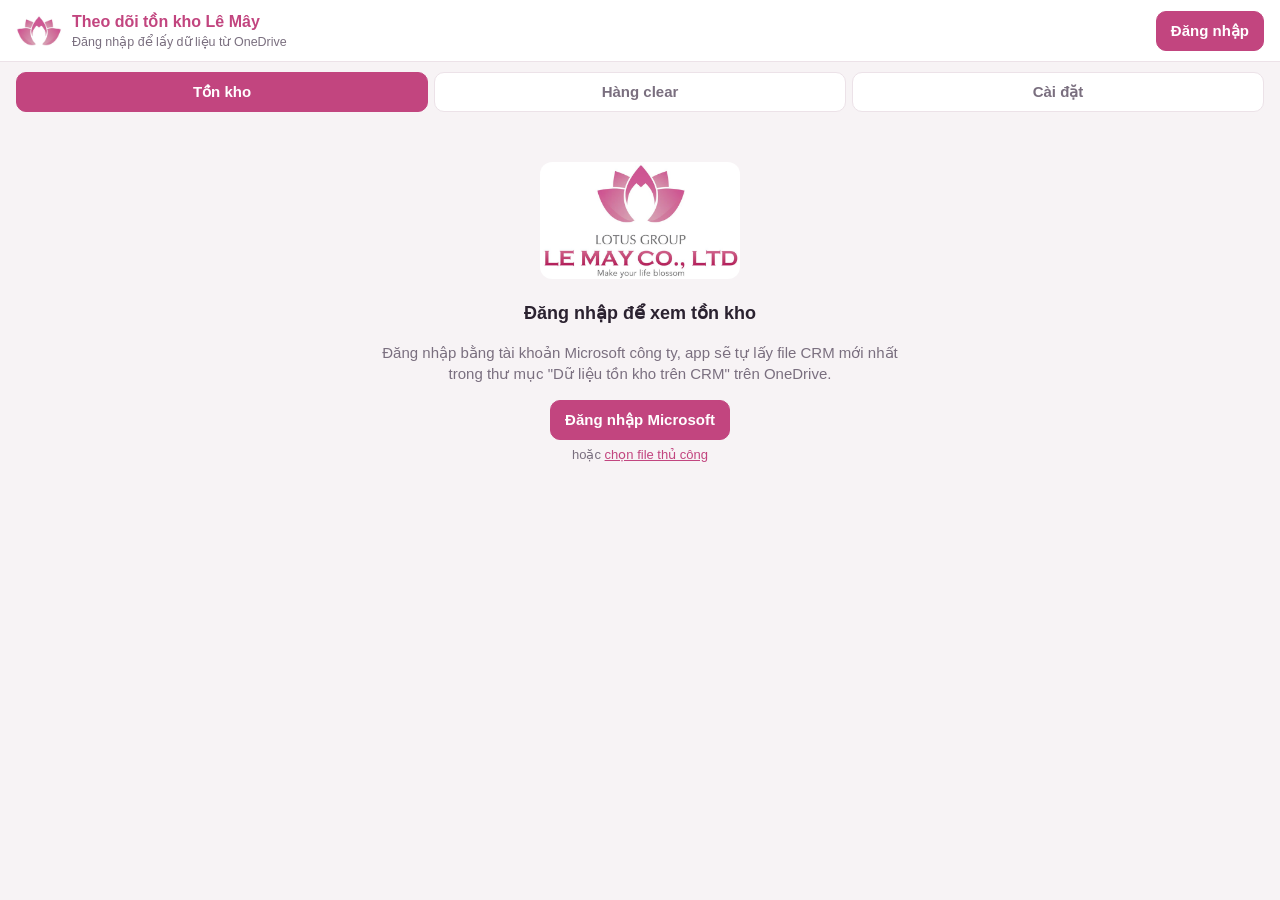
==== index.html @ decdb769 "App theo dõi tồn kho Lê Mây (PWA) - Đọc file CRM mới nhất từ OneDrive (Microsoft Graph), tải file th" ====
<!doctype html>
<html lang="vi">
<head>
  <meta charset="utf-8">
  <meta name="viewport" content="width=device-width, initial-scale=1, viewport-fit=cover">
  <title>Theo dõi tồn kho Lê Mây</title>
  <meta name="description" content="Theo dõi tồn kho và tạo ảnh bảng tồn gửi khách hàng - Lê Mây Co., Ltd">
  <meta name="theme-color" content="#c2457f">
  <link rel="manifest" href="manifest.json">
  <link rel="icon" type="image/png" href="icons/icon-192.png">
  <link rel="apple-touch-icon" href="icons/apple-touch-icon.png">
  <meta name="apple-mobile-web-app-capable" content="yes">
  <meta name="apple-mobile-web-app-title" content="Tồn kho Lê Mây">
  <link rel="stylesheet" href="styles.css">
</head>
<body>
  <header class="topbar">
    <img class="topbar-logo" src="icons/lotus.png" alt="Lê Mây">
    <div class="topbar-title">
      <strong>Theo dõi tồn kho Lê Mây</strong>
      <span id="dataInfo">Chưa có dữ liệu</span>
    </div>
    <div id="headerActions"></div>
    <input id="fileInput" type="file" accept=".xlsx,.xls,.csv" hidden>
  </header>

  <div id="banner" class="banner" hidden></div>

  <nav class="tabs" role="tablist">
    <button class="tab active" data-tab="stock" role="tab">Tồn kho</button>
    <button class="tab" data-tab="clear" role="tab">Hàng clear <span id="clearCount" class="count"></span></button>
    <button class="tab" data-tab="settings" role="tab">Cài đặt</button>
  </nav>

  <main id="main"></main>

  <div id="actionbar" class="actionbar" hidden>
    <span id="selInfo">Đã chọn 0 mã</span>
    <button class="btn btn-primary" data-action="make-image">Tạo ảnh gửi khách</button>
  </div>

  <div id="modal" class="modal" hidden>
    <div class="modal-box">
      <div class="modal-head">
        <strong>Ảnh gửi khách</strong>
        <button class="btn btn-ghost" data-action="close-modal" aria-label="Đóng">✕</button>
      </div>
      <label class="field">
        <span>Tên khách hàng (không bắt buộc)</span>
        <input id="customerName" type="text" placeholder="VD: Nhà thuốc Minh Châu" autocomplete="off">
      </label>
      <div id="imgList" class="img-list"></div>
    </div>
  </div>

  <div id="dropzone" class="dropzone" hidden>Thả file CRM vào đây</div>
  <div id="toast" class="toast" hidden></div>

  <script src="vendor/xlsx.full.min.js"></script>
  <script src="vendor/msal-browser.min.js"></script>
  <script src="config.js"></script>
  <script src="onedrive.js"></script>
  <script src="logo-data.js"></script>
  <script src="app.js"></script>
</body>
</html>
---- styles.css ----
:root {
  --pink: #c2457f;
  --pink-dark: #a3305f;
  --pink-soft: #fbe9f1;
  --bg: #f7f3f5;
  --card: #ffffff;
  --text: #2b2230;
  --muted: #7a6f7f;
  --line: #ece2e8;
  --ok: #1e8e4e;
  --ok-soft: #e3f4ea;
  --warn: #b26a00;
  --warn-soft: #fff1dc;
  --bad: #c62828;
  --bad-soft: #fde7e7;
  --radius: 12px;
  color-scheme: light;
}
@media (prefers-color-scheme: dark) {
  :root {
    --pink: #e46fa3;
    --pink-dark: #f08bb8;
    --pink-soft: #3a2230;
    --bg: #17131a;
    --card: #221c25;
    --text: #f1eaf0;
    --muted: #a99db0;
    --line: #3a3140;
    --ok: #5cc98a;
    --ok-soft: #1c3326;
    --warn: #f0b05a;
    --warn-soft: #3a2d17;
    --bad: #ff7b7b;
    --bad-soft: #3d1f22;
    color-scheme: dark;
  }
}

* { box-sizing: border-box; }
html, body { margin: 0; }
body {
  background: var(--bg);
  color: var(--text);
  font: 15px/1.45 "Segoe UI", Roboto, "Helvetica Neue", Arial, sans-serif;
  padding-bottom: calc(80px + env(safe-area-inset-bottom));
}
button, input, select { font: inherit; color: inherit; }

/* Thanh trên cùng */
.topbar {
  position: sticky; top: 0; z-index: 20;
  display: flex; align-items: center; gap: 10px;
  padding: 10px 16px; padding-top: calc(10px + env(safe-area-inset-top));
  background: var(--card); border-bottom: 1px solid var(--line);
}
.topbar-logo { width: 46px; height: auto; border-radius: 8px; background: #fff; }
.topbar-title { flex: 1; min-width: 0; display: flex; flex-direction: column; }
.topbar-title strong { color: var(--pink); font-size: 16px; white-space: nowrap; overflow: hidden; text-overflow: ellipsis; }
.topbar-title span { color: var(--muted); font-size: 12.5px; white-space: nowrap; overflow: hidden; text-overflow: ellipsis; }

.btn {
  display: inline-flex; align-items: center; justify-content: center; gap: 6px;
  min-height: 40px; padding: 8px 14px; border-radius: 10px;
  border: 1px solid var(--line); background: var(--card); cursor: pointer;
  font-weight: 600; white-space: nowrap;
}
.btn:hover { border-color: var(--pink); }
.btn-primary { background: var(--pink); border-color: var(--pink); color: #fff; }
.btn-primary:hover { background: var(--pink-dark); border-color: var(--pink-dark); }
.btn-ghost { border-color: transparent; background: transparent; }
.btn-sm { min-height: 34px; padding: 5px 10px; font-size: 13.5px; }
.btn:disabled { opacity: .5; cursor: default; }

.banner {
  margin: 10px 16px 0; padding: 10px 12px; border-radius: 10px;
  background: var(--warn-soft); color: var(--warn); font-size: 14px;
}
.banner.error { background: var(--bad-soft); color: var(--bad); }
#headerActions { display: flex; gap: 6px; flex: none; }
.spin { display: inline-block; animation: spin 1s linear infinite; }
@keyframes spin { to { transform: rotate(360deg); } }

/* Tabs */
.tabs {
  display: flex; gap: 6px; padding: 10px 16px; background: var(--bg);
}
.tab {
  flex: 1; min-height: 40px; border: 1px solid var(--line); background: var(--card);
  border-radius: 10px; cursor: pointer; font-weight: 600; color: var(--muted);
}
.tab.active { background: var(--pink); border-color: var(--pink); color: #fff; }
.count { display: inline-block; min-width: 20px; padding: 0 6px; border-radius: 10px; background: var(--bad); color: #fff; font-size: 12px; }
.count:empty { display: none; }

main { padding: 0 16px; max-width: 1100px; margin: 0 auto; }

/* Bộ lọc */
.search {
  width: 100%; min-height: 44px; padding: 10px 14px; border-radius: 10px;
  border: 1px solid var(--line); background: var(--card);
}
.search:focus, .field input:focus { outline: 2px solid var(--pink); outline-offset: -1px; }
.chips { display: flex; gap: 8px; overflow-x: auto; padding: 10px 0 4px; scrollbar-width: none; }
.chips::-webkit-scrollbar { display: none; }
.chip {
  flex: none; padding: 7px 13px; border-radius: 999px; border: 1px solid var(--line);
  background: var(--card); cursor: pointer; font-size: 14px; white-space: nowrap;
}
.chip.active { background: var(--pink-soft); border-color: var(--pink); color: var(--pink); font-weight: 600; }
.toolbar { display: flex; flex-wrap: wrap; gap: 8px; align-items: center; padding: 8px 0; }
.toolbar select { min-height: 34px; padding: 4px 8px; border-radius: 10px; border: 1px solid var(--line); background: var(--card); max-width: 180px; }
.spacer { flex: 1; }

/* Danh sách sản phẩm */
.list { display: grid; gap: 8px; padding: 4px 0 16px; }
@media (min-width: 820px) { .list { grid-template-columns: 1fr 1fr; } }
.item {
  display: flex; gap: 12px; align-items: flex-start; padding: 12px;
  background: var(--card); border: 1px solid var(--line); border-radius: var(--radius); cursor: pointer;
}
.item.selected { border-color: var(--pink); box-shadow: 0 0 0 1px var(--pink) inset; }
.item input[type=checkbox] { width: 20px; height: 20px; margin-top: 2px; accent-color: var(--pink); flex: none; }
.item-body { flex: 1; min-width: 0; }
.item-name { font-weight: 600; }
.item-meta { color: var(--muted); font-size: 13px; margin-top: 2px; }
.item-note { color: var(--warn); font-size: 12.5px; margin-top: 4px; }
.badge { flex: none; padding: 4px 10px; border-radius: 999px; font-size: 13px; font-weight: 700; white-space: nowrap; }
.badge.ok { background: var(--ok-soft); color: var(--ok); }
.badge.low { background: var(--warn-soft); color: var(--warn); }
.badge.out { background: var(--bad-soft); color: var(--bad); }
.group-title { margin: 14px 0 2px; font-size: 13px; text-transform: uppercase; letter-spacing: .04em; color: var(--pink); font-weight: 700; }

.empty { text-align: center; padding: 40px 16px; color: var(--muted); }
.empty img { width: 200px; max-width: 70%; border-radius: 12px; background: #fff; }
.empty h2 { color: var(--text); margin: 16px 0 6px; font-size: 18px; }

/* Hàng clear */
.stats { display: grid; grid-template-columns: repeat(3, 1fr); gap: 8px; padding: 8px 0; }
.stat { background: var(--card); border: 1px solid var(--line); border-radius: var(--radius); padding: 10px; }
.stat b { display: block; font-size: 18px; }
.stat span { color: var(--muted); font-size: 12.5px; }
.lot { cursor: default; }
.lot-grid { display: grid; grid-template-columns: repeat(4, auto); gap: 2px 14px; margin-top: 6px; font-size: 13px; color: var(--muted); }
.lot-grid b { color: var(--text); font-weight: 600; }
@media (max-width: 480px) { .lot-grid { grid-template-columns: 1fr; } }

/* Cài đặt */
.panel { background: var(--card); border: 1px solid var(--line); border-radius: var(--radius); padding: 14px; margin: 8px 0 12px; }
.panel h3 { margin: 0 0 10px; font-size: 15px; }
.row-set { display: flex; flex-wrap: wrap; gap: 12px; }
.field { display: flex; flex-direction: column; gap: 4px; font-size: 13.5px; color: var(--muted); }
.field input { min-height: 40px; padding: 8px 12px; border-radius: 10px; border: 1px solid var(--line); background: var(--card); color: var(--text); width: 100%; }
.row-set .field { flex: 1; min-width: 150px; }
.set-item { display: flex; gap: 10px; align-items: center; padding: 10px 0; border-top: 1px solid var(--line); }
.set-item:first-child { border-top: 0; }
.toggle { display: inline-flex; align-items: center; gap: 6px; font-size: 13px; color: var(--muted); white-space: nowrap; cursor: pointer; }
.toggle input { width: 18px; height: 18px; accent-color: var(--pink); }
.hint { color: var(--muted); font-size: 13px; margin: 6px 0 0; }

/* Thanh hành động */
.actionbar {
  position: fixed; left: 0; right: 0; bottom: 0; z-index: 25;
  display: flex; align-items: center; gap: 10px; justify-content: space-between;
  padding: 10px 16px; padding-bottom: calc(10px + env(safe-area-inset-bottom));
  background: var(--card); border-top: 1px solid var(--line); box-shadow: 0 -4px 16px rgba(0,0,0,.06);
}
.actionbar span { color: var(--muted); font-size: 14px; }

/* Modal ảnh */
.modal { position: fixed; inset: 0; z-index: 40; background: rgba(20,10,16,.55); display: flex; align-items: flex-end; justify-content: center; }
.modal[hidden] { display: none; }
.modal-box {
  width: 100%; max-width: 720px; max-height: 94vh; overflow: auto;
  background: var(--bg); border-radius: 16px 16px 0 0; padding: 14px 16px calc(16px + env(safe-area-inset-bottom));
}
@media (min-width: 760px) { .modal { align-items: center; } .modal-box { border-radius: 16px; } }
.modal-head { display: flex; align-items: center; justify-content: space-between; margin-bottom: 8px; }
.img-list { display: grid; gap: 14px; margin-top: 12px; }
.img-card { background: var(--card); border: 1px solid var(--line); border-radius: var(--radius); padding: 10px; }
.img-card img { display: block; width: 100%; height: auto; border-radius: 6px; border: 1px solid var(--line); }
.img-actions { display: flex; flex-wrap: wrap; gap: 8px; margin-top: 8px; align-items: center; }
.img-actions small { color: var(--muted); flex: 1; }

.dropzone {
  position: fixed; inset: 0; z-index: 50; display: flex; align-items: center; justify-content: center;
  background: rgba(194,69,127,.18); border: 4px dashed var(--pink); font-size: 22px; font-weight: 700; color: var(--pink);
}
.dropzone[hidden] { display: none; }
.toast {
  position: fixed; left: 50%; bottom: calc(90px + env(safe-area-inset-bottom)); transform: translateX(-50%); z-index: 60;
  max-width: calc(100% - 32px); padding: 10px 16px; border-radius: 10px; background: #2b2230; color: #fff; font-size: 14px;
  box-shadow: 0 6px 20px rgba(0,0,0,.2);
}
.toast[hidden] { display: none; }
[hidden] { display: none !important; }

@media (max-width: 420px) {
  .upload-btn span { font-size: 13.5px; }
  .topbar-title strong { font-size: 15px; }
}
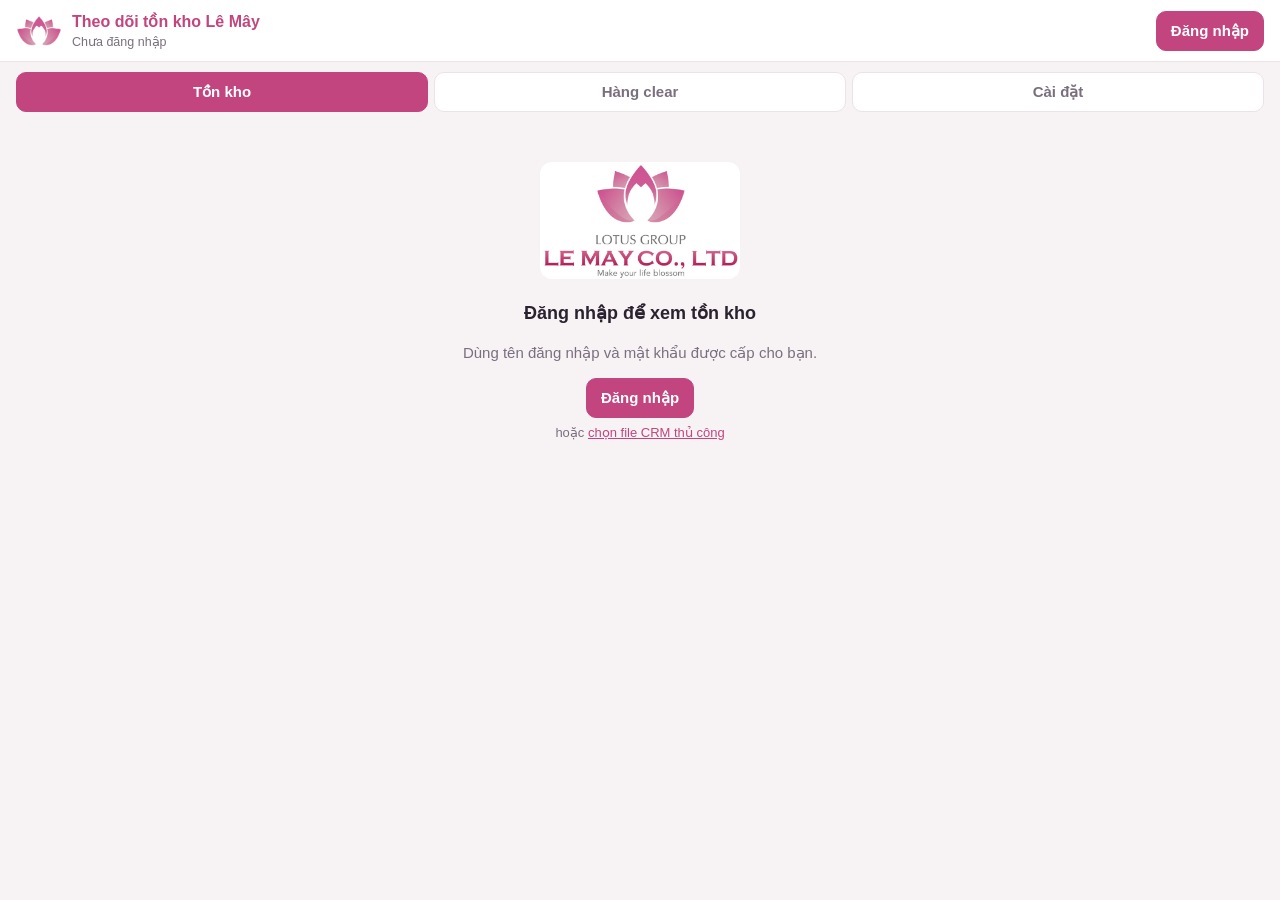
==== commit c6863684: "Đăng nhập bằng tài khoản riêng của app, dữ liệu mã hóa do laptop đẩy lên Bỏ đăng nhập Microsoft (cần" ====
--- a/index.html
+++ b/index.html
@@ -53,13 +53,31 @@
     </div>
   </div>
 
+  <div id="loginModal" class="modal" hidden>
+    <form id="loginForm" class="modal-box login-box" autocomplete="on">
+      <div class="modal-head">
+        <strong>Đăng nhập</strong>
+        <button type="button" class="btn btn-ghost" data-action="close-login" aria-label="Đóng">✕</button>
+      </div>
+      <label class="field">
+        <span>Tên đăng nhập</span>
+        <input id="loginUser" name="username" type="text" autocomplete="username" autocapitalize="none" spellcheck="false" required>
+      </label>
+      <label class="field">
+        <span>Mật khẩu</span>
+        <input id="loginPass" name="password" type="password" autocomplete="current-password" required>
+      </label>
+      <p id="loginError" class="login-error"></p>
+      <button type="submit" class="btn btn-primary">Đăng nhập</button>
+    </form>
+  </div>
+
   <div id="dropzone" class="dropzone" hidden>Thả file CRM vào đây</div>
   <div id="toast" class="toast" hidden></div>
 
   <script src="vendor/xlsx.full.min.js"></script>
-  <script src="vendor/msal-browser.min.js"></script>
   <script src="config.js"></script>
-  <script src="onedrive.js"></script>
+  <script src="nguon-du-lieu.js"></script>
   <script src="logo-data.js"></script>
   <script src="app.js"></script>
 </body>
--- a/styles.css
+++ b/styles.css
@@ -181,6 +181,9 @@
 .img-actions { display: flex; flex-wrap: wrap; gap: 8px; margin-top: 8px; align-items: center; }
 .img-actions small { color: var(--muted); flex: 1; }
 
+.login-box { max-width: 420px; display: grid; gap: 12px; }
+.login-error { color: var(--bad); font-size: 14px; margin: 0; min-height: 1em; }
+
 .dropzone {
   position: fixed; inset: 0; z-index: 50; display: flex; align-items: center; justify-content: center;
   background: rgba(194,69,127,.18); border: 4px dashed var(--pink); font-size: 22px; font-weight: 700; color: var(--pink);
